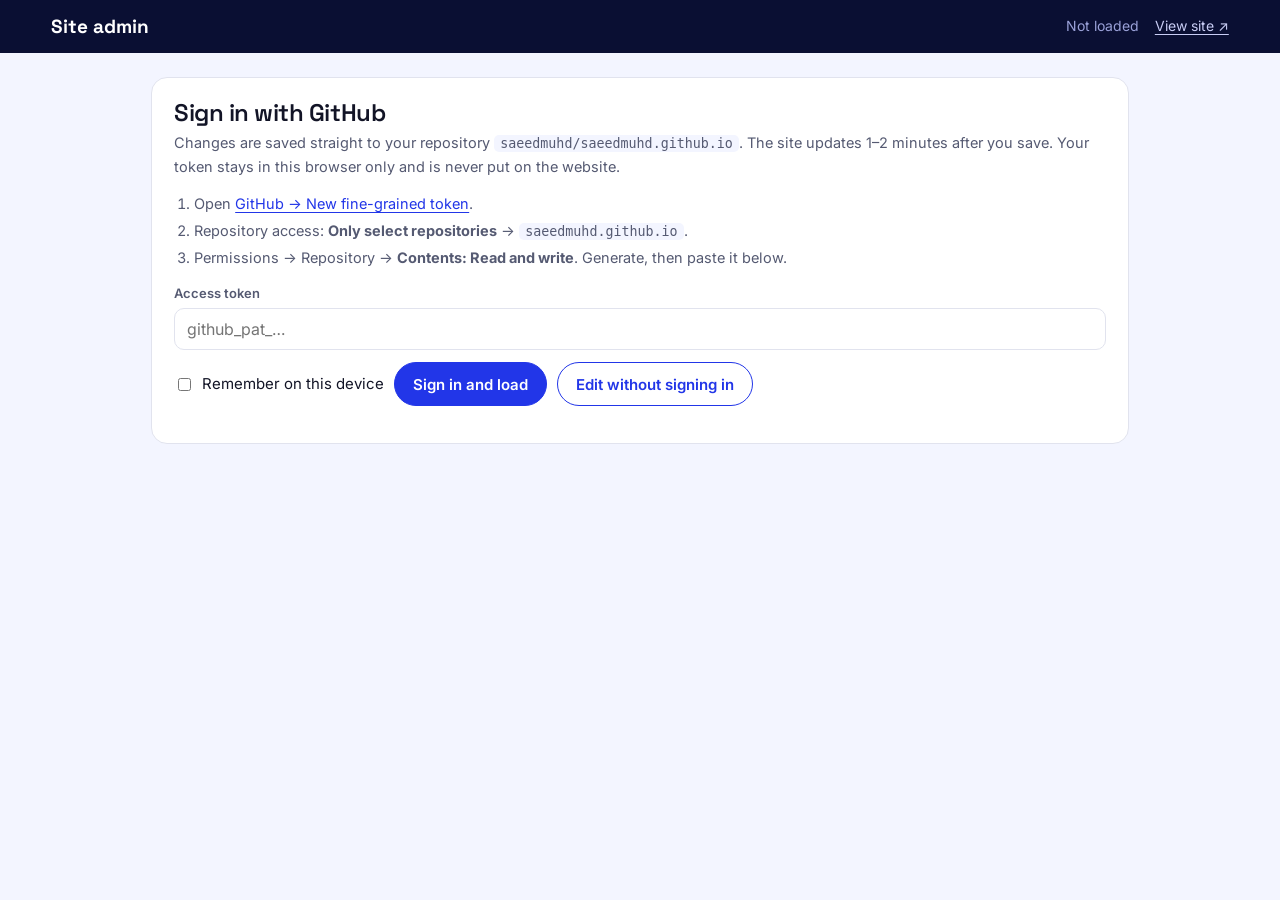
==== admin.html @ 86612029 "Redesign: data-driven pages, admin editor, IWTAQD 32 talk - Move all content to data.json, rendered " ====
<!DOCTYPE html>
<html lang="en">
<head>
<meta charset="utf-8">
<meta name="viewport" content="width=device-width, initial-scale=1">
<meta name="robots" content="noindex, nofollow">
<title>Site admin</title>
<link rel="icon" href="favicon.svg" type="image/svg+xml">
<script>try{const t=localStorage.getItem('theme');if(t)document.documentElement.dataset.theme=t}catch(e){}</script>
<link href="https://fonts.googleapis.com/css2?family=Space+Grotesk:wght@600;700&family=Inter:wght@400;500;600&display=swap" rel="stylesheet">
<link rel="stylesheet" href="style.css">
<style>
body{background:var(--tint)}
.top{background:var(--deep);color:#fff;padding:14px max(4vw,16px);display:flex;flex-wrap:wrap;align-items:center;gap:10px 16px;position:sticky;top:0;z-index:5}
.top b{font:700 19px "Space Grotesk",sans-serif;margin-right:auto}
.top a{color:#c9cdf5;font-size:14px}
.st{font-size:14px;color:#9aa1d8}
.st.dirty{color:#ffcf6e}
.st.ok{color:#7fe6f7}
.wrapA{width:100%;max-width:1080px;margin:0 auto;padding:24px max(4vw,16px) 80px}
.panel{background:var(--card);border:1px solid var(--rule);border-radius:16px;padding:22px;margin-bottom:18px}
.panel h2{font-size:24px;margin-bottom:6px}
.panel p.h{color:var(--mut);font-size:14.5px;margin:0 0 14px}
.tabs{display:flex;flex-wrap:wrap;gap:8px;margin-bottom:16px}
.tabs button{font:600 15px Inter,sans-serif;min-height:42px;padding:0 16px;border-radius:999px;border:1px solid var(--rule);background:var(--card);color:var(--ink);cursor:pointer}
.tabs button[aria-selected=true]{background:var(--acc);border-color:var(--acc);color:var(--bg)}
label.f{display:block;font-size:13px;font-weight:600;color:var(--mut);margin:0 0 4px}
.in,textarea.in,select.in{width:100%;font:16px Inter,sans-serif;padding:10px 12px;border:1px solid var(--rule);border-radius:10px;background:var(--bg);color:var(--ink)}
textarea.in{min-height:84px;resize:vertical;line-height:1.5}
.grid{display:grid;grid-template-columns:repeat(auto-fit,minmax(min(100%,220px),1fr));gap:12px}
.grid .wide{grid-column:1/-1}
.item{border:1px solid var(--rule);border-radius:12px;padding:14px;margin-bottom:12px;background:var(--bg)}
.item .bar{display:flex;align-items:center;gap:6px;margin-bottom:10px}
.item .bar b{margin-right:auto;font-size:14.5px;overflow:hidden;text-overflow:ellipsis;white-space:nowrap}
.ib{width:38px;height:38px;border-radius:8px;border:1px solid var(--rule);background:var(--card);color:var(--ink);cursor:pointer;font-size:15px}
.ib.del:hover{border-color:#d33;color:#d33}
.pb{font:600 15px Inter,sans-serif;min-height:44px;padding:0 18px;border-radius:999px;border:1.5px solid var(--acc);background:var(--acc);color:var(--bg);cursor:pointer}
.pb.o{background:transparent;color:var(--acc)}
.pb:disabled{opacity:.5;cursor:default}
.row{display:flex;flex-wrap:wrap;gap:10px;align-items:center}
.msg{font-size:14.5px;margin-top:10px}
.msg.err{color:#d33}
.msg.ok{color:var(--cy)}
code{background:var(--tint);padding:1px 6px;border-radius:5px;font-size:.92em}
ol.steps{margin:6px 0 14px;padding-left:20px;color:var(--mut);font-size:14.5px}
ol.steps li{margin-bottom:4px}
.save{position:sticky;bottom:0;background:color-mix(in srgb,var(--card) 94%,transparent);backdrop-filter:blur(8px);border:1px solid var(--rule);border-radius:16px;padding:14px 18px;display:flex;flex-wrap:wrap;gap:10px;align-items:center}
.save .in{flex:1;min-width:200px}
</style>
</head>
<body>
<div class="top"><b>Site admin</b><span class="st" id="st">Not loaded</span><a href="index.html" target="_blank" rel="noopener">View site ↗</a></div>
<div class="wrapA">

<section class="panel" id="login">
  <h2>Sign in with GitHub</h2>
  <p class="h">Changes are saved straight to your repository <code>saeedmuhd/saeedmuhd.github.io</code>. The site updates 1–2 minutes after you save. Your token stays in this browser only and is never put on the website.</p>
  <ol class="steps">
    <li>Open <a href="https://github.com/settings/personal-access-tokens/new" target="_blank" rel="noopener">GitHub → New fine-grained token</a>.</li>
    <li>Repository access: <b>Only select repositories</b> → <code>saeedmuhd.github.io</code>.</li>
    <li>Permissions → Repository → <b>Contents: Read and write</b>. Generate, then paste it below.</li>
  </ol>
  <div class="grid">
    <div class="wide"><label class="f" for="tok">Access token</label><input class="in" id="tok" type="password" autocomplete="off" placeholder="github_pat_…"></div>
  </div>
  <div class="row" style="margin-top:12px">
    <label style="display:flex;gap:8px;align-items:center;font-size:15px"><input type="checkbox" id="rem"> Remember on this device</label>
    <button class="pb" id="signin">Sign in and load</button>
    <button class="pb o" id="guest">Edit without signing in</button>
  </div>
  <p class="msg" id="lmsg"></p>
</section>

<section id="editor" hidden>
  <div class="tabs" role="tablist" id="tabs"></div>
  <div id="pane"></div>
  <div class="save">
    <input class="in" id="cmsg" placeholder="What did you change? (optional)">
    <button class="pb" id="saveBtn">Save to GitHub</button>
    <button class="pb o" id="dl">Download data.json</button>
    <button class="pb o" id="out" hidden>Sign out</button>
    <span class="msg" id="smsg" style="margin:0;width:100%"></span>
  </div>
</section>
</div>

<script>
{
const OWNER='saeedmuhd',REPO='saeedmuhd.github.io',BR='main',FILE='data.json';
const API=`https://api.github.com/repos/${OWNER}/${REPO}/contents/`;
const $=s=>document.querySelector(s);
const esc=x=>String(x??'').replace(/[&<>"']/g,c=>({'&':'&amp;','<':'&lt;','>':'&gt;','"':'&quot;',"'":'&#39;'}[c]));
let D=null,sha=null,tok='',dirty=false,tab='talks';

const st=(t,c)=>{const e=$('#st');e.textContent=t;e.className='st '+(c||'')};
const mark=()=>{dirty=true;st('Unsaved changes','dirty')};
addEventListener('beforeunload',e=>{if(dirty){e.preventDefault();e.returnValue=''}});
const store=()=>{try{return $('#rem').checked?localStorage:sessionStorage}catch(e){return null}};
try{tok=localStorage.getItem('gh_tok')||sessionStorage.getItem('gh_tok')||'';if(localStorage.getItem('gh_tok'))$('#rem').checked=true}catch(e){}
if(tok)$('#tok').value=tok;

const b64e=s=>{const b=new TextEncoder().encode(s);let o='';for(let i=0;i<b.length;i+=0x8000)o+=String.fromCharCode(...b.subarray(i,i+0x8000));return btoa(o)};
const b64d=s=>new TextDecoder().decode(Uint8Array.from(atob(s.replace(/\s/g,'')),c=>c.charCodeAt(0)));
const gh=async(path,opt={})=>{const r=await fetch(API+path+(opt.method?'':`?ref=${BR}&t=${Date.now()}`),{...opt,headers:{Accept:'application/vnd.github+json',Authorization:`Bearer ${tok}`,'X-GitHub-Api-Version':'2022-11-28',...(opt.headers||{})}});
 if(!r.ok){let m=r.status+'';try{m+=' '+(await r.json()).message}catch(e){}throw new Error(m)}return r.json()};

async function signin(){
 tok=$('#tok').value.trim();const m=$('#lmsg');m.className='msg';
 if(!tok){m.textContent='Paste your token first.';m.className='msg err';return}
 m.textContent='Loading…';
 try{const j=await gh(FILE);sha=j.sha;D=JSON.parse(b64d(j.content));
  const s=store();try{localStorage.removeItem('gh_tok');sessionStorage.removeItem('gh_tok')}catch(e){}if(s)s.setItem('gh_tok',tok);
  open_(true)}
 catch(e){m.textContent='Could not sign in: '+e.message+'. Check the token and that it has Contents: Read and write on this repository.';m.className='msg err'}
}
async function guest(){
 try{const r=await fetch(FILE+'?t='+Date.now());D=await r.json();tok='';open_(false)}
 catch(e){$('#lmsg').textContent='Could not load data.json.';$('#lmsg').className='msg err'}
}
function open_(auth){
 $('#login').hidden=true;$('#editor').hidden=false;$('#out').hidden=!auth;$('#saveBtn').hidden=!auth;
 st(auth?'Loaded from GitHub':'Editing offline. Download the file and upload it to GitHub to publish.',auth?'ok':'');
 drawTabs();draw();
}
$('#signin').addEventListener('click',signin);
$('#tok').addEventListener('keydown',e=>{if(e.key==='Enter')signin()});
$('#guest').addEventListener('click',guest);
$('#out').addEventListener('click',()=>{try{localStorage.removeItem('gh_tok');sessionStorage.removeItem('gh_tok')}catch(e){}location.reload()});

/* schemas */
const KINDS=['Talk','Invited talk','Poster','Participant','Milestone'];
const S={
 talks:{label:'Talks',title:t=>t.title,blank:()=>({date:new Date().toISOString().slice(0,10),end:'',kind:'Talk',title:'',event:'',place:'',url:''}),
  f:[['date','Date','date'],['end','End date (optional)','date'],['kind','Type','select',KINDS],['title','Title','text','wide'],['event','Event','text','wide'],['place','Place and time','text'],['url','Link (optional)','url']]},
 news:{label:'News',title:t=>t.text,blank:()=>({date:new Date().toISOString().slice(0,10),text:'',link:''}),
  f:[['date','Date','date'],['link','Link (optional)','text'],['text','Text','textarea','wide']]},
 pubs:{label:'Publications',title:t=>t.title,blank:()=>({year:new Date().getFullYear(),title:'',authors:'S. Muhammad, T. Morishita',journal:'',doi:'',url:'',status:''}),
  f:[['title','Title','text','wide'],['authors','Authors','text','wide'],['journal','Journal, volume, pages','text'],['year','Year','number'],['doi','DOI (e.g. 10.1103/…)','text'],['url','Link (optional)','url'],['status','Status (optional)','select',['','Published','Accepted','Submitted','Preprint','In preparation']]]},
 projects:{label:'Research',title:t=>t.title,blank:()=>({icon:'at',title:'',text:'',tags:[]}),
  f:[['title','Title','text','wide'],['text','Short description','textarea','wide'],['tags','Tags (comma separated)','list'],['icon','Icon','select',['pe','wf','cs','fa','al','at']]]},
 facts:{label:'Facts',title:t=>t.k,blank:()=>({k:'',v:''}),f:[['k','Label','text'],['v','Value','text']]},
 links:{label:'Links',title:t=>t.label,blank:()=>({label:'',url:'',text:''}),f:[['label','Label','text'],['url','URL','url'],['text','Shown text','text']]}
};
const PROF=[['name','Name'],['role','Role line'],['position','Position'],['group','Group'],['groupUrl','Group link'],['university','University'],['department','Department (contact page)'],['address','Address'],['email','Email'],['photo','Photo URL (upload in Files)'],['cv','CV URL (upload in Files)'],['intro','Intro sentence']];
const TABS=[['talks','Talks'],['news','News'],['pubs','Publications'],['projects','Research'],['profile','Profile'],['files','Files'],['raw','Raw JSON']];

function drawTabs(){$('#tabs').innerHTML=TABS.map(([k,l])=>`<button role="tab" aria-selected="${k===tab}" data-k="${k}">${l}</button>`).join('')}
$('#tabs').addEventListener('click',e=>{const b=e.target.closest('button');if(!b)return;tab=b.dataset.k;drawTabs();draw()});

const field=(f,v,id)=>{const [k,l,t,o]=f,w=(o==='wide'||t==='textarea')?' class="wide"':'';
 if(t==='select')return `<div${w}><label class="f" for="${id}">${l}</label><select class="in" id="${id}" data-k="${k}">${o.map(x=>`<option${x===v?' selected':''}>${esc(x)}</option>`).join('')}</select></div>`;
 if(t==='textarea')return `<div class="wide"><label class="f" for="${id}">${l}</label><textarea class="in" id="${id}" data-k="${k}">${esc(v)}</textarea></div>`;
 if(t==='list')return `<div${w}><label class="f" for="${id}">${l}</label><input class="in" id="${id}" data-k="${k}" data-list="1" value="${esc((v||[]).join(', '))}"></div>`;
 return `<div${w}><label class="f" for="${id}">${l}</label><input class="in" id="${id}" type="${t}" data-k="${k}" value="${esc(v)}"></div>`};

function listEditor(arr,schema,key,host){
 const sc=S[schema];
 host.innerHTML=`<div class="row" style="margin-bottom:12px"><button class="pb" data-a="add">+ Add ${sc.label.toLowerCase().replace(/s$/,'')}</button><span class="msg" style="margin:0">${arr.length} item${arr.length===1?'':'s'}</span></div>`+
  arr.map((it,i)=>`<div class="item" data-i="${i}"><div class="bar"><b>${esc(sc.title(it)||'(untitled)')}</b><button class="ib" data-a="up" aria-label="Move up">↑</button><button class="ib" data-a="dn" aria-label="Move down">↓</button><button class="ib del" data-a="del" aria-label="Delete">✕</button></div><div class="grid">${sc.f.map(f=>field(f,it[f[0]],`${key}-${i}-${f[0]}`)).join('')}</div></div>`).join('');
 host.oninput=e=>{const el=e.target,box=el.closest('.item');if(!box||!el.dataset.k)return;const it=arr[+box.dataset.i];
  let v=el.value;if(el.dataset.list)v=v.split(',').map(s=>s.trim()).filter(Boolean);else if(el.type==='number')v=v===''?'':+v;
  it[el.dataset.k]=v;box.querySelector('.bar b').textContent=sc.title(it)||'(untitled)';mark()};
 host.onclick=e=>{const b=e.target.closest('button[data-a]');if(!b)return;const a=b.dataset.a,box=b.closest('.item'),i=box?+box.dataset.i:-1;
  if(a==='add')arr.unshift(sc.blank());
  else if(a==='del'){if(!confirmDel(box))return;arr.splice(i,1)}
  else if(a==='up'&&i>0)[arr[i-1],arr[i]]=[arr[i],arr[i-1]];
  else if(a==='dn'&&i<arr.length-1)[arr[i+1],arr[i]]=[arr[i],arr[i+1]];
  else return;mark();listEditor(arr,schema,key,host)};
}
function confirmDel(box){if(box.dataset.c){return true}box.dataset.c=1;const b=box.querySelector('.del');b.textContent='Sure?';b.style.width='auto';b.style.padding='0 10px';setTimeout(()=>{delete box.dataset.c;b.textContent='✕';b.style.width='';b.style.padding=''},2500);return false}

function draw(){
 const p=$('#pane');
 if(['talks','news','pubs','projects'].includes(tab)){
  D[tab]=D[tab]||[];
  p.innerHTML=`<section class="panel"><h2>${S[tab].label}</h2><p class="h">${{talks:'Newest first is not required: the site sorts talks by date and marks future ones as Upcoming.',news:'The four newest items appear on the home page.',pubs:'Add a DOI and the title links to the paper automatically. Visitors can copy BibTeX.',projects:'Shown as cards on the Research page, in this order.'}[tab]}</p><div id="le"></div></section>`;
  listEditor(D[tab],tab,tab,$('#le'));
 }else if(tab==='profile'){
  const P=D.profile;
  p.innerHTML=`<section class="panel"><h2>Profile</h2><p class="h">Used across the site: header, home page and contact page.</p><div class="grid" id="pf">${PROF.map(([k,l])=>field([k,l,'text'],P[k],'p-'+k)).join('')}
   ${field(['focus','Rotating focus topics (comma separated)','list','wide'],P.focus,'p-focus')}
   <div class="wide"><label class="f" for="p-about">About (blank line between paragraphs)</label><textarea class="in" id="p-about" data-k="about" style="min-height:160px">${esc((P.about||[]).join('\n\n'))}</textarea></div></div></section>
   <section class="panel"><h2>Facts</h2><p class="h">The small table next to About on the home page.</p><div id="lf"></div></section>
   <section class="panel"><h2>Links</h2><p class="h">Shown on the Contact page. Links with an empty URL are hidden.</p><div id="ll"></div></section>`;
  $('#pf').oninput=e=>{const el=e.target,k=el.dataset.k;if(!k)return;
   P[k]=k==='about'?el.value.split(/\n\s*\n/).map(s=>s.trim()).filter(Boolean):el.dataset.list?el.value.split(',').map(s=>s.trim()).filter(Boolean):el.value;mark()};
  listEditor(P.facts=P.facts||[],'facts','facts',$('#lf'));
  listEditor(P.links=P.links||[],'links','links',$('#ll'));
 }else if(tab==='files'){
  p.innerHTML=`<section class="panel"><h2>Upload a file</h2><p class="h">Upload a photo, your CV or a poster PDF to the <code>assets/</code> folder. You can then use it as your photo or CV, or link to it anywhere.</p>
   ${tok?`<div class="grid"><div><label class="f" for="fi">File</label><input class="in" id="fi" type="file"></div><div><label class="f" for="fn">Save as</label><input class="in" id="fn" placeholder="e.g. cv.pdf"></div></div>
   <div class="row" style="margin-top:12px"><button class="pb" id="up">Upload</button></div><p class="msg" id="umsg"></p>`:'<p class="msg err">Sign in to upload files.</p>'}</section>`;
  if(tok){$('#fi').onchange=e=>{const f=e.target.files[0];if(f)$('#fn').value=f.name.toLowerCase().replace(/[^a-z0-9._-]+/g,'-')};
   $('#up').onclick=upload}
 }else if(tab==='raw'){
  p.innerHTML=`<section class="panel"><h2>Raw JSON</h2><p class="h">Everything on the site, as one file. Edit with care, then press Apply.</p><textarea class="in" id="rj" style="min-height:420px;font:13px/1.5 ui-monospace,Menlo,monospace">${esc(JSON.stringify(D,null,2))}</textarea><div class="row" style="margin-top:10px"><button class="pb" id="ap">Apply</button></div><p class="msg" id="rmsg"></p></section>`;
  $('#ap').onclick=()=>{try{D=JSON.parse($('#rj').value);mark();$('#rmsg').textContent='Applied. Press Save to publish.';$('#rmsg').className='msg ok'}catch(e){$('#rmsg').textContent='Invalid JSON: '+e.message;$('#rmsg').className='msg err'}};
 }
}

async function upload(){
 const f=$('#fi').files[0],n=$('#fn').value.trim(),m=$('#umsg');m.className='msg';
 if(!f||!n){m.textContent='Choose a file and a name.';m.className='msg err';return}
 if(f.size>25e6){m.textContent='Please keep files under 25 MB.';m.className='msg err';return}
 m.textContent='Uploading…';
 try{const buf=new Uint8Array(await f.arrayBuffer());let s='';for(let i=0;i<buf.length;i+=0x8000)s+=String.fromCharCode(...buf.subarray(i,i+0x8000));
  let old;try{old=(await gh('assets/'+n)).sha}catch(e){}
  await gh('assets/'+encodeURIComponent(n),{method:'PUT',body:JSON.stringify({message:'Upload '+n,content:btoa(s),branch:BR,...(old?{sha:old}:{})})});
  const url='assets/'+n;
  m.innerHTML=`Uploaded. Path: <code>${esc(url)}</code> <button class="pb o" id="asPhoto">Use as photo</button> <button class="pb o" id="asCv">Use as CV</button>`;m.className='msg ok';
  $('#asPhoto').onclick=()=>{D.profile.photo=url;mark();m.append(' · Set as photo. Press Save.')};
  $('#asCv').onclick=()=>{D.profile.cv=url;mark();m.append(' · Set as CV. Press Save.')};
 }catch(e){m.textContent='Upload failed: '+e.message;m.className='msg err'}
}

$('#saveBtn').addEventListener('click',async()=>{
 const m=$('#smsg'),b=$('#saveBtn');b.disabled=true;m.className='msg';m.textContent='Saving…';
 try{try{sha=(await gh(FILE)).sha}catch(e){}
  const r=await gh(FILE,{method:'PUT',body:JSON.stringify({message:$('#cmsg').value.trim()||'Update site content (admin)',content:b64e(JSON.stringify(D,null,2)+'\n'),sha,branch:BR})});
  sha=r.content.sha;dirty=false;st('Saved','ok');$('#cmsg').value='';
  m.innerHTML=`Saved. The live site updates in about 1–2 minutes. <a href="${r.commit.html_url}" target="_blank" rel="noopener">View change ↗</a>`;m.className='msg ok';
 }catch(e){m.textContent='Save failed: '+e.message;m.className='msg err'}
 b.disabled=false;
});
$('#dl').addEventListener('click',()=>{const a=document.createElement('a');a.href=URL.createObjectURL(new Blob([JSON.stringify(D,null,2)+'\n'],{type:'application/json'}));a.download='data.json';a.click();setTimeout(()=>URL.revokeObjectURL(a.href),1000)});
}
</script>
</body>
</html>
---- style.css ----
/* Saeed Muhammad — shared styles for every page */
@view-transition{navigation:auto}
:root{color-scheme:light dark;--bg:light-dark(#ffffff,#0b0d1c);--ink:light-dark(#121426,#e9eaf6);--mut:light-dark(#555a72,#a4a8c2);--acc:light-dark(#2236e8,#8c98ff);--acc2:light-dark(#c2185b,#ff7aa8);--cy:light-dark(#0e8fa8,#3fd6f0);--rule:light-dark(#e1e3ee,#262a44);--tint:light-dark(#f3f5ff,#12152a);--card:light-dark(#ffffff,#141831);--deep:#0a0f33}
:root[data-theme=light]{color-scheme:light}
:root[data-theme=dark]{color-scheme:dark}
*{box-sizing:border-box;min-width:0}
html{scroll-behavior:smooth}
body{margin:0;background:var(--bg);color:var(--ink);font:16.5px/1.6 Inter,system-ui,sans-serif;overflow-x:clip;display:flex;flex-direction:column;min-height:100vh}
main{flex:1}
a{color:var(--acc);text-underline-offset:3px}
img,svg{max-width:100%}
.m{font-family:Spectral,Georgia,serif;font-style:italic}
.band{padding-block:clamp(36px,5vw,72px);padding-left:max(5vw,16px);padding-right:max(5vw,16px)}
.wrap{max-width:1180px;margin:0 auto}
.alt{background:var(--tint)}
h1,h2,h3{font-family:"Space Grotesk",Inter,sans-serif;letter-spacing:-.02em;line-height:1.05;margin:0}
h1{font-size:clamp(48px,7.5vw,92px);font-weight:700}
h2{font-size:clamp(28px,3.4vw,40px);font-weight:600;margin-bottom:12px}
h3{font-size:20px;font-weight:600;line-height:1.2;margin-bottom:6px}
.lead{font-size:18px;color:var(--mut);max-width:60ch;margin:0 0 24px}

/* navigation */
nav{position:sticky;top:0;z-index:9;background:color-mix(in srgb,var(--deep) 90%,transparent);backdrop-filter:blur(10px);color:#fff}
nav .in{display:flex;align-items:center;gap:20px;padding:12px max(5vw,16px)}
nav .brand{font:700 19px "Space Grotesk",sans-serif;color:#fff;text-decoration:none;margin-right:auto;display:flex;align-items:center;gap:10px;white-space:nowrap}
nav .links{display:flex;gap:22px}
nav .links a{color:#c9cdf5;text-decoration:none;font-weight:500;font-size:15px;padding:8px 0;border-bottom:2px solid transparent}
nav .links a:hover{color:#fff}
nav .links a[aria-current=page]{color:#fff;border-color:#7fe6f7}
.burger{display:none;background:none;border:1px solid #39407e;color:#fff;border-radius:10px;width:44px;height:44px;padding:0;cursor:pointer}
.burger span{display:block;width:18px;height:2px;background:#fff;margin:4px auto;transition:transform .2s}

/* page header (inner pages) */
.ph{background:var(--deep);color:#fff;position:relative;overflow:hidden}
.ph h1{font-size:clamp(40px,6vw,68px)}
.ph p{color:#cfd3f6;font-size:18px;max-width:56ch;margin:12px 0 0;position:relative}
.ph .wrap{position:relative}
.ph canvas{position:absolute;right:0;top:0;width:min(46%,520px);height:100%;opacity:.85;-webkit-mask-image:linear-gradient(90deg,transparent,#000 40%);mask-image:linear-gradient(90deg,transparent,#000 40%)}

/* home hero */
.hero{background:var(--deep);color:#fff;display:grid;grid-template-columns:minmax(0,1fr) minmax(0,1.1fr);min-height:min(86svh,740px)}
.hero .txt{padding:clamp(40px,6vw,90px) clamp(16px,4vw,48px) clamp(40px,6vw,80px) max(5vw,16px);display:flex;flex-direction:column;justify-content:center}
.role{font:500 clamp(18px,2vw,22px)/1.35 "Space Grotesk",sans-serif;color:#7fe6f7;margin:16px 0 8px}
.aff{font-size:15.5px;color:#aab1e6;margin:0 0 22px;line-height:1.5}
.rot{font-size:18px;color:#cfd3f6;margin:0 0 28px;min-height:3.2em;max-width:42ch}
.rot b{color:#fff;font-weight:600;border-bottom:2px solid #7fe6f7;transition:opacity .35s}
.hero .fig{position:relative;min-height:400px}
.hero canvas{position:absolute;inset:0;width:100%;height:100%;display:block}
.cap{position:absolute;right:14px;bottom:12px;font-size:13px;color:#9aa1d8;background:rgba(10,15,51,.75);padding:4px 10px;border-radius:4px}
.btns{display:flex;flex-wrap:wrap;gap:12px}
.btn{display:inline-flex;align-items:center;min-height:46px;padding:0 20px;border-radius:999px;font-weight:600;text-decoration:none;font-size:15px;transition:transform .15s}
.btn.p{background:#fff;color:var(--deep)}
.btn.s{border:1px solid #6d76c9;color:#fff}
.btn:hover{transform:translateY(-2px)}

/* tiles and cards */
.tiles{display:grid;grid-template-columns:repeat(auto-fit,minmax(min(100%,260px),1fr));gap:16px}
.tile{display:flex;flex-direction:column;gap:6px;background:var(--card);border:1px solid var(--rule);border-radius:14px;padding:22px;text-decoration:none;color:var(--ink);transition:transform .2s,border-color .2s,box-shadow .2s}
.tile:hover{transform:translateY(-4px);border-color:var(--acc);box-shadow:0 10px 30px -18px var(--acc)}
.tile .big{font:700 44px/1 "Space Grotesk",sans-serif;color:var(--acc)}
.tile p{margin:0;color:var(--mut);font-size:15px}
.tile .go{margin-top:auto;padding-top:10px;font-weight:600;color:var(--acc);font-size:14.5px}
.now{display:grid;grid-template-columns:minmax(0,1fr) minmax(0,1.3fr);gap:clamp(24px,4vw,56px);align-items:start}
.now p{margin:0 0 12px;max-width:62ch}
.facts{margin:0;border-top:2px solid var(--ink)}
.facts div{display:grid;grid-template-columns:7em minmax(0,1fr);gap:12px;padding:11px 0;border-bottom:1px solid var(--rule)}
.facts dt{font-weight:600;font-size:14px}
.facts dd{margin:0;color:var(--mut);font-size:15px}
.cards{display:grid;grid-template-columns:repeat(auto-fit,minmax(min(100%,320px),1fr));gap:16px}
.card{background:var(--card);border:1px solid var(--rule);border-radius:14px;padding:22px;display:flex;flex-direction:column;transition:transform .2s,border-color .2s}
.card:hover{transform:translateY(-3px);border-color:var(--acc)}
.card svg.ic{width:56px;height:56px;margin-bottom:12px}
.card p{margin:0 0 14px;color:var(--mut);font-size:15.5px}
.tags{display:flex;flex-wrap:wrap;gap:6px;margin-top:auto}
.tags span{font-size:12.5px;font-weight:500;padding:3px 10px;border-radius:99px;background:color-mix(in srgb,var(--acc) 10%,transparent);color:var(--acc)}

/* demos */
.demos{display:grid;grid-template-columns:repeat(2,minmax(0,1fr));gap:16px}
.demo{background:var(--card);border:1px solid var(--rule);border-radius:14px;padding:20px;display:flex;flex-direction:column}
.demo p{margin:0 0 12px;color:var(--mut);font-size:15px}
.fig{position:relative;min-height:290px}
.fig>svg{position:absolute;inset:0;width:100%;height:100%}
.demo .fig{background:var(--tint);border-radius:10px;flex:1}
svg text{font:13.5px Inter,system-ui,sans-serif;fill:var(--mut);paint-order:stroke;stroke:var(--tint);stroke-width:4px}
svg .math{font:italic 17px Spectral,Georgia,serif;fill:var(--ink)}
.ctl{display:flex;flex-wrap:wrap;align-items:center;gap:10px 18px;margin-top:14px;font-weight:500;font-size:15px}
button.t,.chip{font:600 15px Inter,system-ui,sans-serif;min-height:44px;padding:0 18px;border-radius:999px;border:1.5px solid var(--acc);background:transparent;color:var(--acc);cursor:pointer}
button.t[aria-pressed=true],.chip[aria-pressed=true]{background:var(--acc);color:var(--bg)}
button:focus-visible,input:focus-visible,a:focus-visible{outline:3px solid color-mix(in srgb,var(--acc) 50%,transparent);outline-offset:2px}
input[type=range]{accent-color:var(--acc);width:min(240px,100%);height:44px}
input[type=search]{font:16px Inter,system-ui,sans-serif;width:min(420px,100%);min-height:44px;padding:0 14px;border:1px solid var(--rule);border-radius:10px;background:var(--card);color:var(--ink)}

/* lists */
.filters{display:flex;flex-wrap:wrap;gap:8px;margin-bottom:8px}
.list{list-style:none;padding:0;margin:16px 0 0;border-top:2px solid var(--ink)}
.list li{display:grid;grid-template-columns:5.5em minmax(0,1fr);gap:16px;padding:16px 0;border-bottom:1px solid var(--rule);animation:in .35s ease both}
.list .y{font:600 16px "Space Grotesk",sans-serif;color:var(--acc)}
.list p{margin:2px 0 0;color:var(--mut);font-size:15px}
.kind{font-size:12.5px;font-weight:600;padding:2px 9px;border-radius:99px;margin-left:6px;white-space:nowrap;background:color-mix(in srgb,var(--mut) 14%,transparent);color:var(--mut);vertical-align:2px}
.kind.p{background:color-mix(in srgb,var(--acc2) 14%,transparent);color:var(--acc2)}
.note{font-size:13px;color:var(--mut);margin-top:12px}
.empty{color:var(--mut);padding:16px 0}

/* contact */
.clinks{display:grid;grid-template-columns:repeat(auto-fit,minmax(min(100%,220px),1fr));gap:12px}
.clinks a{display:block;border:1px solid var(--rule);background:var(--card);border-radius:14px;padding:18px;text-decoration:none;color:var(--ink);font-weight:600;transition:transform .2s,border-color .2s}
.clinks a:hover{transform:translateY(-3px);border-color:var(--acc)}
.clinks a span{display:block;font-weight:400;font-size:14px;color:var(--mut);overflow-wrap:anywhere}

footer{background:var(--deep);color:#8a91c8;font-size:14px;padding:22px max(5vw,16px)}
footer .wrap{display:flex;flex-wrap:wrap;gap:8px 24px;justify-content:space-between}
footer a{color:#c9cdf5}

main>*{animation:in .5s ease both}
main>*:nth-child(2){animation-delay:.06s}
main>*:nth-child(3){animation-delay:.12s}
@keyframes in{from{opacity:0;transform:translateY(10px)}to{opacity:1;transform:none}}

@media(max-width:860px){
 .burger{display:block}
 nav .in{flex-wrap:wrap}
 nav .links{display:none;width:100%;flex-direction:column;gap:0;padding-top:6px}
 nav.open .links{display:flex}
 nav .links a{padding:12px 0;border-bottom:1px solid #1d2460}
 nav .links a[aria-current=page]{border-color:#1d2460;color:#7fe6f7}
 nav.open .burger span:nth-child(1){transform:translateY(6px) rotate(45deg)}
 nav.open .burger span:nth-child(2){opacity:0}
 nav.open .burger span:nth-child(3){transform:translateY(-6px) rotate(-45deg)}
 .hero{grid-template-columns:minmax(0,1fr);min-height:0}
 .hero .fig{order:-1;min-height:300px}
 .now,.demos{grid-template-columns:minmax(0,1fr)}
 .ph canvas{width:100%;opacity:.35}
}
@media(max-width:600px){.hero .fig{min-height:250px}.list li{grid-template-columns:minmax(0,1fr);gap:2px}.facts div{grid-template-columns:minmax(0,1fr);gap:2px}}
@media(prefers-reduced-motion:reduce){html{scroll-behavior:auto}main>*,.list li{animation:none}.btn,.tile,.card,.links a{transition:none}}

/* ---- v3 additions: theme button, bento home, news, badges ---- */
.tbtn{background:none;border:1px solid #39407e;color:#fff;border-radius:10px;width:44px;height:44px;font-size:18px;cursor:pointer;order:3}
nav .links{order:2}
.burger{order:4}
.hero .photo{width:112px;height:112px;border-radius:50%;overflow:hidden;border:3px solid #7fe6f7;margin-bottom:20px}
.hero .photo img{width:100%;height:100%;object-fit:cover;display:block}
.bento{display:grid;grid-template-columns:repeat(4,minmax(0,1fr));gap:16px}
.box{background:var(--card);border:1px solid var(--rule);border-radius:16px;padding:22px;display:flex;flex-direction:column;gap:6px;text-decoration:none;color:var(--ink);transition:transform .2s,border-color .2s,box-shadow .2s}
a.box:hover{transform:translateY(-4px);border-color:var(--acc);box-shadow:0 10px 30px -18px var(--acc)}
.box.next{grid-column:span 2;grid-row:span 2;background:linear-gradient(150deg,#141a5c,#0a0f33 70%);color:#fff;border-color:#262f80}
.box.next h3{font-size:clamp(21px,2.2vw,26px);line-height:1.2;margin:4px 0}
.box.next p{color:#cfd3f6;margin:0}
.box.next .go{color:#7fe6f7;margin-top:auto;font-weight:600;padding-top:12px}
.lbl{font-size:13px;font-weight:600;color:var(--mut)}
.box.next .lbl{color:#9aa1d8}
.count{font:700 clamp(38px,5vw,56px)/1 "Space Grotesk",sans-serif;color:#7fe6f7;margin:6px 0}
.box .big{font:700 44px/1 "Space Grotesk",sans-serif;color:var(--acc)}
.box p{margin:0;color:var(--mut);font-size:15px}
.box.news{grid-column:span 2}
.news ul{list-style:none;padding:0;margin:6px 0 0}
.news li{display:grid;grid-template-columns:5.2em minmax(0,1fr);gap:12px;padding:9px 0;border-top:1px solid var(--rule);font-size:15px}
.news time{font-weight:600;color:var(--acc);white-space:nowrap}
.news a{color:var(--ink);text-decoration:none}
.news a:hover{color:var(--acc)}
.kind.tk{background:color-mix(in srgb,var(--acc) 14%,transparent);color:var(--acc)}
.kind.up{background:#0e8fa8;color:#fff}
.kind.ms{background:transparent;border:1px solid var(--rule)}
.list b a{color:var(--ink);text-decoration:none}
.list b a:hover{color:var(--acc);text-decoration:underline}
.mini{font:600 13px Inter,sans-serif;margin-top:8px;min-height:32px;padding:0 12px;border-radius:8px;border:1px solid var(--rule);background:transparent;color:var(--mut);cursor:pointer}
.mini:hover{color:var(--acc);border-color:var(--acc)}
.copy{font:600 15px Inter,sans-serif;min-height:44px;padding:0 18px;border-radius:999px;border:1.5px solid var(--acc);background:transparent;color:var(--acc);cursor:pointer;margin-top:18px}
@media(max-width:980px){.bento{grid-template-columns:repeat(2,minmax(0,1fr))}.box.next,.box.news{grid-column:span 2}.box.next{grid-row:auto}}
@media(max-width:560px){.bento{grid-template-columns:minmax(0,1fr)}.box.next,.box.news{grid-column:auto}}
@media(max-width:860px){.tbtn{order:2;margin-left:auto}nav .brand{margin-right:0}nav .links{order:5}}
.skip{position:absolute;left:-999px;top:8px;background:#fff;color:#0a0f33;padding:8px 14px;border-radius:8px;z-index:20}
.skip:focus{left:8px}
.hero .aff a{color:#7fe6f7}
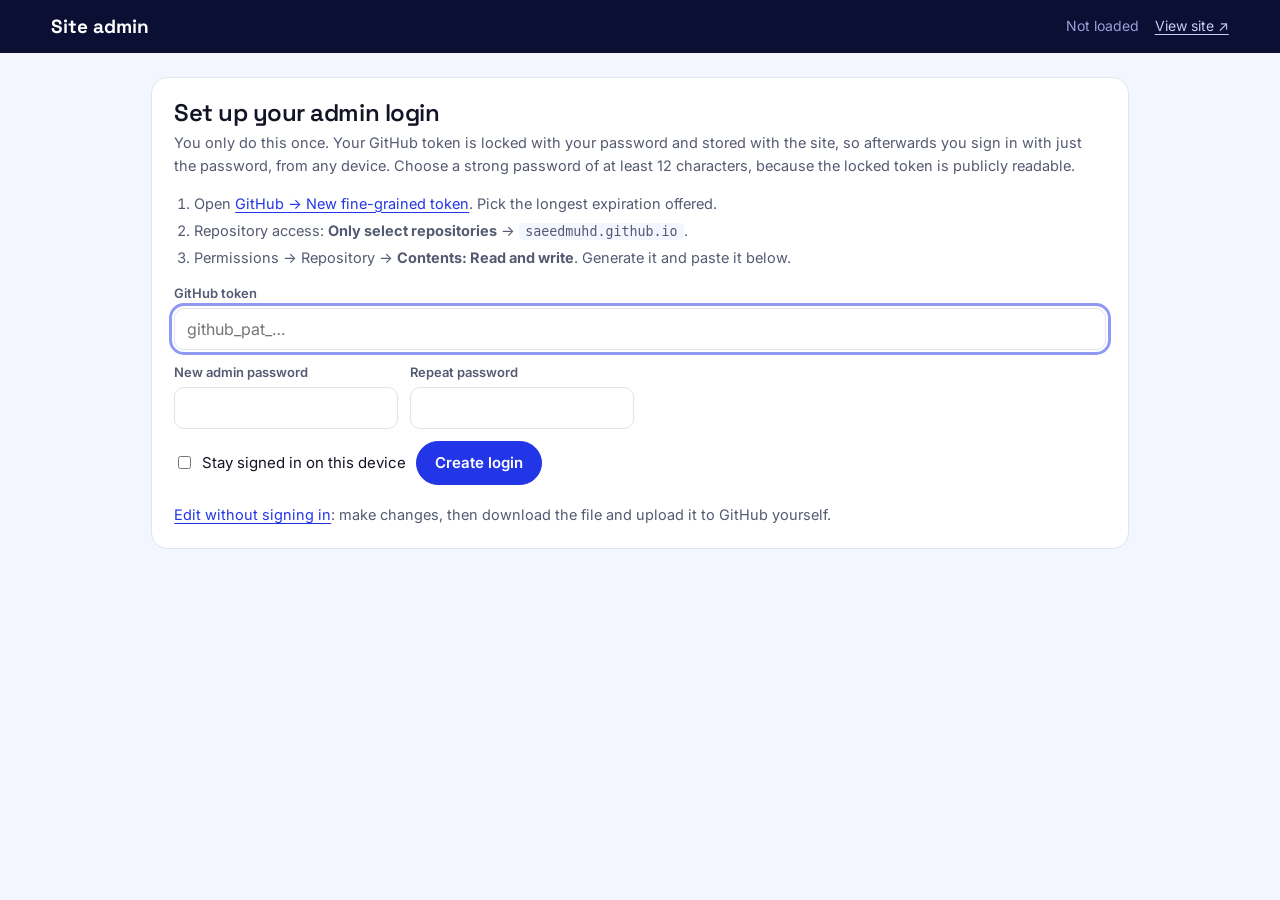
==== commit 12db5e4d: "Admin: password login and site settings - One-time setup locks the GitHub token with a password (PBK" ====
--- a/admin.html
+++ b/admin.html
@@ -53,22 +53,40 @@
 <div class="wrapA">
 
 <section class="panel" id="login">
-  <h2>Sign in with GitHub</h2>
-  <p class="h">Changes are saved straight to your repository <code>saeedmuhd/saeedmuhd.github.io</code>. The site updates 1–2 minutes after you save. Your token stays in this browser only and is never put on the website.</p>
+ <div id="lgWait"><p class="h">Loading…</p></div>
+ <div id="lgPass" hidden>
+  <h2>Admin sign in</h2>
+  <p class="h">Enter your admin password to edit the site.</p>
+  <div class="grid"><div class="wide"><label class="f" for="pw">Password</label><input class="in" id="pw" type="password" autocomplete="current-password"></div></div>
+  <div class="row" style="margin-top:12px">
+    <label style="display:flex;gap:8px;align-items:center;font-size:15px"><input type="checkbox" id="rem"> Stay signed in on this device</label>
+    <button class="pb" id="signin">Sign in</button>
+  </div>
+  <p class="msg" id="lmsg"></p>
+  <details style="margin-top:16px"><summary style="cursor:pointer;color:var(--mut);font-size:14.5px">Forgot the password, or the GitHub token expired?</summary>
+   <p class="h" style="margin-top:8px">Set up again with a new GitHub token and a new password. The old login stops working.</p>
+   <button class="pb o" id="toSetup">Set up again</button></details>
+ </div>
+ <div id="lgSetup" hidden>
+  <h2>Set up your admin login</h2>
+  <p class="h">You only do this once. Your GitHub token is locked with your password and stored with the site, so afterwards you sign in with just the password, from any device. Choose a strong password of at least 12 characters, because the locked token is publicly readable.</p>
   <ol class="steps">
-    <li>Open <a href="https://github.com/settings/personal-access-tokens/new" target="_blank" rel="noopener">GitHub → New fine-grained token</a>.</li>
+    <li>Open <a href="https://github.com/settings/personal-access-tokens/new" target="_blank" rel="noopener">GitHub → New fine-grained token</a>. Pick the longest expiration offered.</li>
     <li>Repository access: <b>Only select repositories</b> → <code>saeedmuhd.github.io</code>.</li>
-    <li>Permissions → Repository → <b>Contents: Read and write</b>. Generate, then paste it below.</li>
+    <li>Permissions → Repository → <b>Contents: Read and write</b>. Generate it and paste it below.</li>
   </ol>
   <div class="grid">
-    <div class="wide"><label class="f" for="tok">Access token</label><input class="in" id="tok" type="password" autocomplete="off" placeholder="github_pat_…"></div>
+    <div class="wide"><label class="f" for="tok">GitHub token</label><input class="in" id="tok" type="password" autocomplete="off" placeholder="github_pat_…"></div>
+    <div><label class="f" for="np1">New admin password</label><input class="in" id="np1" type="password" autocomplete="new-password"></div>
+    <div><label class="f" for="np2">Repeat password</label><input class="in" id="np2" type="password" autocomplete="new-password"></div>
   </div>
   <div class="row" style="margin-top:12px">
-    <label style="display:flex;gap:8px;align-items:center;font-size:15px"><input type="checkbox" id="rem"> Remember on this device</label>
-    <button class="pb" id="signin">Sign in and load</button>
-    <button class="pb o" id="guest">Edit without signing in</button>
+    <label style="display:flex;gap:8px;align-items:center;font-size:15px"><input type="checkbox" id="rem2"> Stay signed in on this device</label>
+    <button class="pb" id="setup">Create login</button>
   </div>
-  <p class="msg" id="lmsg"></p>
+  <p class="msg" id="smsg2"></p>
+ </div>
+ <p class="h" style="margin:18px 0 0"><a href="#" id="guest">Edit without signing in</a>: make changes, then download the file and upload it to GitHub yourself.</p>
 </section>
 
 <section id="editor" hidden>
@@ -90,45 +108,77 @@
 const API=`https://api.github.com/repos/${OWNER}/${REPO}/contents/`;
 const $=s=>document.querySelector(s);
 const esc=x=>String(x??'').replace(/[&<>"']/g,c=>({'&':'&amp;','<':'&lt;','>':'&gt;','"':'&quot;',"'":'&#39;'}[c]));
-let D=null,sha=null,tok='',dirty=false,tab='talks';
+let D=null,sha=null,tok='',dirty=false,tab='talks',keySha=null;
+const KEYF='admin-key.json';
 
 const st=(t,c)=>{const e=$('#st');e.textContent=t;e.className='st '+(c||'')};
 const mark=()=>{dirty=true;st('Unsaved changes','dirty')};
 addEventListener('beforeunload',e=>{if(dirty){e.preventDefault();e.returnValue=''}});
-const store=()=>{try{return $('#rem').checked?localStorage:sessionStorage}catch(e){return null}};
-try{tok=localStorage.getItem('gh_tok')||sessionStorage.getItem('gh_tok')||'';if(localStorage.getItem('gh_tok'))$('#rem').checked=true}catch(e){}
-if(tok)$('#tok').value=tok;
+const show=id=>['lgWait','lgPass','lgSetup'].forEach(x=>$('#'+x).hidden=x!==id);
+const keep=(t,remember)=>{try{localStorage.removeItem('gh_tok');sessionStorage.removeItem('gh_tok');(remember?localStorage:sessionStorage).setItem('gh_tok',t)}catch(e){}};
+const forget=()=>{try{localStorage.removeItem('gh_tok');sessionStorage.removeItem('gh_tok')}catch(e){}};
 
 const b64e=s=>{const b=new TextEncoder().encode(s);let o='';for(let i=0;i<b.length;i+=0x8000)o+=String.fromCharCode(...b.subarray(i,i+0x8000));return btoa(o)};
 const b64d=s=>new TextDecoder().decode(Uint8Array.from(atob(s.replace(/\s/g,'')),c=>c.charCodeAt(0)));
-const gh=async(path,opt={})=>{const r=await fetch(API+path+(opt.method?'':`?ref=${BR}&t=${Date.now()}`),{...opt,headers:{Accept:'application/vnd.github+json',Authorization:`Bearer ${tok}`,'X-GitHub-Api-Version':'2022-11-28',...(opt.headers||{})}});
- if(!r.ok){let m=r.status+'';try{m+=' '+(await r.json()).message}catch(e){}throw new Error(m)}return r.json()};
-
+const gh=async(path,opt={})=>{const r=await fetch(API+path+(opt.method?'':`?ref=${BR}&t=${Date.now()}`),{...opt,headers:{Accept:'application/vnd.github+json',...(tok?{Authorization:`Bearer ${tok}`}:{}),'X-GitHub-Api-Version':'2022-11-28',...(opt.headers||{})}});
+ if(!r.ok){let m=r.status+'';try{m+=' '+(await r.json()).message}catch(e){}const er=new Error(m);er.status=r.status;throw er}return r.json()};
+
+/* password lock: PBKDF2 (600k) + AES-GCM, WebCrypto */
+const u8=s=>Uint8Array.from(atob(s),c=>c.charCodeAt(0)),s64=u=>btoa(String.fromCharCode(...u));
+const kdf=async(pw,salt,it)=>{const k=await crypto.subtle.importKey('raw',new TextEncoder().encode(pw),'PBKDF2',false,['deriveKey']);
+ return crypto.subtle.deriveKey({name:'PBKDF2',salt,iterations:it,hash:'SHA-256'},k,{name:'AES-GCM',length:256},false,['encrypt','decrypt'])};
+const seal=async(t,pw)=>{const salt=crypto.getRandomValues(new Uint8Array(16)),iv=crypto.getRandomValues(new Uint8Array(12)),it=600000;
+ const ct=new Uint8Array(await crypto.subtle.encrypt({name:'AES-GCM',iv},await kdf(pw,salt,it),new TextEncoder().encode(t)));
+ return{v:1,kdf:'PBKDF2-SHA256',iter:it,salt:s64(salt),iv:s64(iv),ct:s64(ct),created:new Date().toISOString().slice(0,10)}};
+const unseal=async(o,pw)=>new TextDecoder().decode(await crypto.subtle.decrypt({name:'AES-GCM',iv:u8(o.iv)},await kdf(pw,u8(o.salt),o.iter||600000),u8(o.ct)));
+const readKey=async()=>{const t0=tok;tok='';try{const j=await gh(KEYF);keySha=j.sha;return JSON.parse(b64d(j.content))}catch(e){if(e.status===404)return null;
+  try{const r=await fetch(KEYF+'?t='+Date.now(),{cache:'no-store'});if(r.ok)return r.json()}catch(_){}return null}finally{tok=t0}};
+const writeKey=async(pw)=>{const o=await seal(tok,pw);let old=null;try{old=(await gh(KEYF)).sha}catch(e){}
+ await gh(KEYF,{method:'PUT',body:JSON.stringify({message:'Update admin login',content:b64e(JSON.stringify(o,null,2)+'\n'),branch:BR,...(old?{sha:old}:{})})})};
+const loadData=async()=>{const j=await gh(FILE);sha=j.sha;D=JSON.parse(b64d(j.content))};
+
+async function boot(){
+ let saved='';try{saved=localStorage.getItem('gh_tok')||sessionStorage.getItem('gh_tok')||''}catch(e){}
+ if(saved){tok=saved;try{await loadData();return open_(true)}catch(e){tok='';forget()}}
+ const k=await readKey();show(k?'lgPass':'lgSetup');(k?$('#pw'):$('#tok')).focus();
+}
 async function signin(){
- tok=$('#tok').value.trim();const m=$('#lmsg');m.className='msg';
- if(!tok){m.textContent='Paste your token first.';m.className='msg err';return}
- m.textContent='Loading…';
- try{const j=await gh(FILE);sha=j.sha;D=JSON.parse(b64d(j.content));
-  const s=store();try{localStorage.removeItem('gh_tok');sessionStorage.removeItem('gh_tok')}catch(e){}if(s)s.setItem('gh_tok',tok);
-  open_(true)}
- catch(e){m.textContent='Could not sign in: '+e.message+'. Check the token and that it has Contents: Read and write on this repository.';m.className='msg err'}
-}
-async function guest(){
+ const m=$('#lmsg'),pw=$('#pw').value;m.className='msg';if(!pw){m.textContent='Enter your password.';m.className='msg err';return}
+ m.textContent='Signing in…';
+ const k=await readKey();if(!k){show('lgSetup');return}
+ try{tok=await unseal(k,pw)}catch(e){tok='';m.textContent='Wrong password.';m.className='msg err';return}
+ try{await loadData();keep(tok,$('#rem').checked);open_(true)}
+ catch(e){tok='';m.textContent='Password accepted, but GitHub refused the stored token ('+e.message+'). It may have expired: use "Set up again".';m.className='msg err'}
+}
+async function setup(){
+ const m=$('#smsg2'),t=$('#tok').value.trim(),a=$('#np1').value,b=$('#np2').value;m.className='msg';
+ const err=x=>{m.textContent=x;m.className='msg err'};
+ if(!t)return err('Paste your GitHub token.');if(a.length<12)return err('Use a password of at least 12 characters.');if(a!==b)return err('The two passwords do not match.');
+ m.textContent='Checking the token…';tok=t;
+ try{await loadData()}catch(e){tok='';return err('GitHub refused this token ('+e.message+'). Check it has Contents: Read and write on saeedmuhd.github.io.')}
+ m.textContent='Saving your login…';
+ try{await writeKey(a);keep(tok,$('#rem2').checked);open_(true)}catch(e){err('Could not save the login: '+e.message)}
+}
+async function guest(e){e.preventDefault();
  try{const r=await fetch(FILE+'?t='+Date.now());D=await r.json();tok='';open_(false)}
  catch(e){$('#lmsg').textContent='Could not load data.json.';$('#lmsg').className='msg err'}
 }
 function open_(auth){
  $('#login').hidden=true;$('#editor').hidden=false;$('#out').hidden=!auth;$('#saveBtn').hidden=!auth;
- st(auth?'Loaded from GitHub':'Editing offline. Download the file and upload it to GitHub to publish.',auth?'ok':'');
+ st(auth?'Signed in':'Editing offline. Download the file and upload it to GitHub to publish.',auth?'ok':'');
  drawTabs();draw();
 }
 $('#signin').addEventListener('click',signin);
-$('#tok').addEventListener('keydown',e=>{if(e.key==='Enter')signin()});
+$('#pw').addEventListener('keydown',e=>{if(e.key==='Enter')signin()});
+$('#setup').addEventListener('click',setup);
+$('#np2').addEventListener('keydown',e=>{if(e.key==='Enter')setup()});
+$('#toSetup').addEventListener('click',()=>{show('lgSetup');$('#tok').focus()});
 $('#guest').addEventListener('click',guest);
-$('#out').addEventListener('click',()=>{try{localStorage.removeItem('gh_tok');sessionStorage.removeItem('gh_tok')}catch(e){}location.reload()});
+$('#out').addEventListener('click',()=>{forget();location.reload()});
+boot();
 
 /* schemas */
-const KINDS=['Talk','Invited talk','Poster','Participant','Milestone'];
+const KINDS=['Talk','Invited talk','Poster','Participant','Attended','Milestone'];
 const S={
  talks:{label:'Talks',title:t=>t.title,blank:()=>({date:new Date().toISOString().slice(0,10),end:'',kind:'Talk',title:'',event:'',place:'',url:''}),
   f:[['date','Date','date'],['end','End date (optional)','date'],['kind','Type','select',KINDS],['title','Title','text','wide'],['event','Event','text','wide'],['place','Place and time','text'],['url','Link (optional)','url']]},
@@ -138,11 +188,17 @@
   f:[['title','Title','text','wide'],['authors','Authors','text','wide'],['journal','Journal, volume, pages','text'],['year','Year','number'],['doi','DOI (e.g. 10.1103/…)','text'],['url','Link (optional)','url'],['status','Status (optional)','select',['','Published','Accepted','Submitted','Preprint','In preparation']]]},
  projects:{label:'Research',title:t=>t.title,blank:()=>({icon:'at',title:'',text:'',tags:[]}),
   f:[['title','Title','text','wide'],['text','Short description','textarea','wide'],['tags','Tags (comma separated)','list'],['icon','Icon','select',['pe','wf','cs','fa','al','at']]]},
+ education:{label:'Education',title:t=>t.degree,blank:()=>({from:'',to:'',degree:'',field:'',place:'',detail:''}),
+  f:[['degree','Degree','text'],['place','University and country','text'],['from','From (YYYY-MM)','text'],['to','To (YYYY-MM, empty = present)','text'],['field','Field','text','wide'],['detail','Details (thesis, supervisor…)','textarea','wide']]},
+ experience:{label:'Experience',title:t=>t.role,blank:()=>({from:'',to:'',role:'',org:'',detail:''}),
+  f:[['role','Role','text'],['org','Organisation','text'],['from','From (YYYY-MM)','text'],['to','To (YYYY-MM, empty = present)','text'],['detail','Details','textarea','wide']]},
+ honors:{label:'Honors',title:t=>t.text,blank:()=>({year:'',text:''}),f:[['year','Year','text'],['text','Award or honor','text','wide']]},
+ langs:{label:'Languages',title:t=>t.k,blank:()=>({k:'',v:''}),f:[['k','Language','text'],['v','Level','text']]},
  facts:{label:'Facts',title:t=>t.k,blank:()=>({k:'',v:''}),f:[['k','Label','text'],['v','Value','text']]},
  links:{label:'Links',title:t=>t.label,blank:()=>({label:'',url:'',text:''}),f:[['label','Label','text'],['url','URL','url'],['text','Shown text','text']]}
 };
 const PROF=[['name','Name'],['role','Role line'],['position','Position'],['group','Group'],['groupUrl','Group link'],['university','University'],['department','Department (contact page)'],['address','Address'],['email','Email'],['photo','Photo URL (upload in Files)'],['cv','CV URL (upload in Files)'],['intro','Intro sentence']];
-const TABS=[['talks','Talks'],['news','News'],['pubs','Publications'],['projects','Research'],['profile','Profile'],['files','Files'],['raw','Raw JSON']];
+const TABS=[['talks','Talks'],['news','News'],['pubs','Publications'],['projects','Research'],['cv','CV'],['profile','Profile'],['site','Site settings'],['files','Files'],['security','Login'],['raw','Raw JSON']];
 
 function drawTabs(){$('#tabs').innerHTML=TABS.map(([k,l])=>`<button role="tab" aria-selected="${k===tab}" data-k="${k}">${l}</button>`).join('')}
 $('#tabs').addEventListener('click',e=>{const b=e.target.closest('button');if(!b)return;tab=b.dataset.k;drawTabs();draw()});
@@ -186,6 +242,57 @@
    P[k]=k==='about'?el.value.split(/\n\s*\n/).map(s=>s.trim()).filter(Boolean):el.dataset.list?el.value.split(',').map(s=>s.trim()).filter(Boolean):el.value;mark()};
   listEditor(P.facts=P.facts||[],'facts','facts',$('#lf'));
   listEditor(P.links=P.links||[],'links','links',$('#ll'));
+ }else if(tab==='cv'){
+  p.innerHTML=`<section class="panel"><h2>CV</h2><p class="h">These sections build the CV page. To refresh the PDF: open <a href="cv.html" target="_blank" rel="noopener">cv.html</a> after saving, press Print → Save as PDF, then upload it in Files and press “Use as CV”.</p>
+   <div class="grid"><div class="wide">${field(['skills','Skills (comma separated)','list','wide'],D.skills||[],'cv-skills')}</div></div></section>
+   <section class="panel"><h2>Education</h2><div id="le1"></div></section>
+   <section class="panel"><h2>Experience</h2><div id="le2"></div></section>
+   <section class="panel"><h2>Honors and awards</h2><div id="le3"></div></section>
+   <section class="panel"><h2>Languages</h2><div id="le4"></div></section>`;
+  $('#cv-skills').oninput=e=>{D.skills=e.target.value.split(',').map(x=>x.trim()).filter(Boolean);mark()};
+  listEditor(D.education=D.education||[],'education','ed',$('#le1'));
+  listEditor(D.experience=D.experience||[],'experience','ex',$('#le2'));
+  listEditor(D.honors=D.honors||[],'honors','ho',$('#le3'));
+  listEditor(D.languages=D.languages||[],'langs','la',$('#le4'));
+ }else if(tab==='site'){
+  const S=D.site=D.site||{};S.colors=S.colors||{};S.nav=S.nav||{};S.hero=S.hero||{};S.pages=S.pages||{};S.show=S.show||{};
+  const g=(path)=>path.split('.').reduce((o,k)=>o==null?o:o[k],D);
+  const t=(path,label,type='text',wide)=>`<div${wide?' class="wide"':''}><label class="f" for="s-${path}">${label}</label>${type==='textarea'?`<textarea class="in" id="s-${path}" data-p="${path}">${esc(g(path))}</textarea>`:`<input class="in" id="s-${path}" type="${type}" data-p="${path}" value="${esc(g(path)??'')}"${type==='color'?' style="height:46px;padding:4px"':''}>`}</div>`;
+  const c=(path,label)=>`<label style="display:flex;gap:8px;align-items:center;font-size:15px;min-height:44px"><input type="checkbox" data-p="${path}" data-b="1"${g(path)!==false?' checked':''}> ${label}</label>`;
+  const PG=[['research','Research'],['talks','Talks'],['publications','Publications'],['cv','CV'],['contact','Contact']];
+  PG.forEach(([k])=>S.pages[k]=S.pages[k]||{title:'',subtitle:''});
+  p.innerHTML=`<div id="sf">
+   <section class="panel"><h2>Colours</h2><p class="h">Main colour for links and buttons (light and dark theme), the highlight colour for posters and curves, and the colour of the menu and page headers.</p>
+    <div class="grid">${t('site.colors.accent','Accent (light theme)','color')}${t('site.colors.accentDark','Accent (dark theme)','color')}${t('site.colors.highlight','Highlight','color')}${t('site.colors.header','Header background','color')}</div>
+    <div class="row" style="margin-top:12px"><button class="pb o" id="resetC" type="button">Reset colours</button></div></section>
+   <section class="panel"><h2>Menu labels</h2><div class="grid">${Object.keys(S.nav).length?'':''}${['home','research','talks','publications','cv','contact'].map(k=>t('site.nav.'+k,k[0].toUpperCase()+k.slice(1))).join('')}</div></section>
+   <section class="panel"><h2>Home page</h2><div class="grid">${t('site.hero.button1','First button')}${t('site.hero.button2','Second button')}${t('site.hero.caption','Picture caption (empty hides it)','text',1)}</div>
+    <div class="row" style="margin-top:10px">${c('site.show.heroMap','Show animated picture')}${c('site.show.countdown','Show next-talk card')}${c('site.show.news','Show news')}</div></section>
+   <section class="panel"><h2>Page headings</h2><p class="h">Title and one-line description at the top of each page.</p>${PG.map(([k,l])=>`<div class="item"><div class="grid">${t(`site.pages.${k}.title`,l+' title')}${t(`site.pages.${k}.subtitle`,l+' description','text',1)}</div></div>`).join('')}</section>
+   <section class="panel"><h2>Other</h2><div class="grid">${c('site.show.demos','Show interactive demos on the Research page')}${t('site.footer','Footer text','text',1)}${t('site.description','Search engine description','textarea',1)}</div></section>
+  </div>`;
+  const setP=(path,v)=>{const ks=path.split('.');let o=D;for(let i=0;i<ks.length-1;i++)o=o[ks[i]]=o[ks[i]]||{};o[ks.at(-1)]=v};
+  $('#sf').oninput=e=>{const el=e.target;if(!el.dataset.p)return;setP(el.dataset.p,el.dataset.b?el.checked:el.value);mark()};
+  $('#sf').onchange=$('#sf').oninput;
+  $('#resetC').onclick=()=>{S.colors={accent:'#2236e8',accentDark:'#8c98ff',highlight:'#c2185b',header:'#0a0f33'};mark();draw()};
+ }else if(tab==='security'){
+  p.innerHTML=`<section class="panel"><h2>Change password</h2><p class="h">Re-locks your GitHub token with a new password. Use it on all your devices from now on.</p>
+   ${tok?`<div class="grid"><div><label class="f" for="cp1">New password</label><input class="in" id="cp1" type="password" autocomplete="new-password"></div><div><label class="f" for="cp2">Repeat</label><input class="in" id="cp2" type="password" autocomplete="new-password"></div></div>
+   <div class="row" style="margin-top:12px"><button class="pb" id="cpw">Change password</button></div><p class="msg" id="cmsgP"></p>`:'<p class="msg err">Sign in first.</p>'}</section>
+   <section class="panel"><h2>Replace GitHub token</h2><p class="h">When your token expires, create a new one (same settings as before) and paste it here with your password.</p>
+   ${tok?`<div class="grid"><div class="wide"><label class="f" for="rt">New GitHub token</label><input class="in" id="rt" type="password" autocomplete="off"></div><div><label class="f" for="rp">Admin password</label><input class="in" id="rp" type="password" autocomplete="new-password"></div></div>
+   <div class="row" style="margin-top:12px"><button class="pb" id="rtb">Replace token</button></div><p class="msg" id="rmsgT"></p>`:''}</section>
+   <section class="panel"><h2>Sign out everywhere on this device</h2><p class="h">Removes the saved sign-in from this browser.</p><button class="pb o" id="out2">Sign out</button></section>`;
+  if(tok){
+   $('#cpw').onclick=async()=>{const m=$('#cmsgP'),a=$('#cp1').value,b=$('#cp2').value;m.className='msg';
+    if(a.length<12){m.textContent='At least 12 characters.';m.className='msg err';return}if(a!==b){m.textContent='Passwords do not match.';m.className='msg err';return}
+    m.textContent='Saving…';try{await writeKey(a);m.textContent='Password changed.';m.className='msg ok';$('#cp1').value=$('#cp2').value=''}catch(e){m.textContent='Failed: '+e.message;m.className='msg err'}};
+   $('#rtb').onclick=async()=>{const m=$('#rmsgT'),nt=$('#rt').value.trim(),pw=$('#rp').value;m.className='msg';
+    if(!nt||pw.length<12){m.textContent='Paste the token and your password (12+ characters).';m.className='msg err';return}
+    const old=tok;tok=nt;m.textContent='Checking…';
+    try{await gh(FILE);await writeKey(pw);keep(tok,!!localStorage.getItem('gh_tok'));m.textContent='Token replaced.';m.className='msg ok'}catch(e){tok=old;m.textContent='Failed: '+e.message;m.className='msg err'}};
+  }
+  $('#out2').onclick=()=>{forget();location.reload()};
  }else if(tab==='files'){
   p.innerHTML=`<section class="panel"><h2>Upload a file</h2><p class="h">Upload a photo, your CV or a poster PDF to the <code>assets/</code> folder. You can then use it as your photo or CV, or link to it anywhere.</p>
    ${tok?`<div class="grid"><div><label class="f" for="fi">File</label><input class="in" id="fi" type="file"></div><div><label class="f" for="fn">Save as</label><input class="in" id="fn" placeholder="e.g. cv.pdf"></div></div>
--- a/style.css
+++ b/style.css
@@ -172,3 +172,33 @@
 .skip{position:absolute;left:-999px;top:8px;background:#fff;color:#0a0f33;padding:8px 14px;border-radius:8px;z-index:20}
 .skip:focus{left:8px}
 .hero .aff a{color:#7fe6f7}
+
+/* CV page */
+.ph #cvHead h1{font-size:clamp(36px,5vw,56px)}
+.cv{max-width:920px}
+.cvs{margin-bottom:34px}
+.cvs h2{font-size:24px;padding-bottom:8px;border-bottom:2px solid var(--ink);margin-bottom:4px}
+.cvr{display:grid;grid-template-columns:11em minmax(0,1fr);gap:16px;padding:11px 0;border-bottom:1px solid var(--rule);font-size:15.5px}
+.cvl{color:var(--acc);font-weight:600;font-size:14.5px;white-space:nowrap}
+.cvr p{margin:3px 0 0;color:var(--mut);font-size:14.5px}
+.cvf{color:var(--mut);font-size:14.5px}
+.cvp{margin:10px 0 0}
+@media(max-width:600px){.cvr{grid-template-columns:minmax(0,1fr);gap:2px}}
+@media print{
+ @page{size:A4;margin:16mm 15mm}
+ :root{color-scheme:light}
+ body{background:#fff;color:#111;font-size:10.5pt}
+ nav,footer,.skip,.ph canvas,.btns,.kind{display:none!important}
+ main>*{animation:none!important}
+ .ph{background:#fff;color:#111;padding:0 0 10px}
+ .ph #cvHead h1{font-size:26pt;color:#111}
+ .ph p{color:#333;font-size:10.5pt;margin-top:6px}
+ .band{padding:0}
+ .cvs{margin-bottom:14px;break-inside:auto}
+ .cvs h2{font-size:13pt;border-color:#111;color:#0a0f33;break-after:avoid}
+ .cvs h2+.cvr,.cvs h2+.cvp{break-before:avoid}
+ .cvr{grid-template-columns:9.5em minmax(0,1fr);padding:5px 0;font-size:10pt;break-inside:avoid;border-color:#ddd}
+ .cvl{color:#2236e8;font-size:9.5pt}
+ .cvr p,.cvf{font-size:9.5pt;color:#444}
+ a{color:inherit;text-decoration:none}
+}
